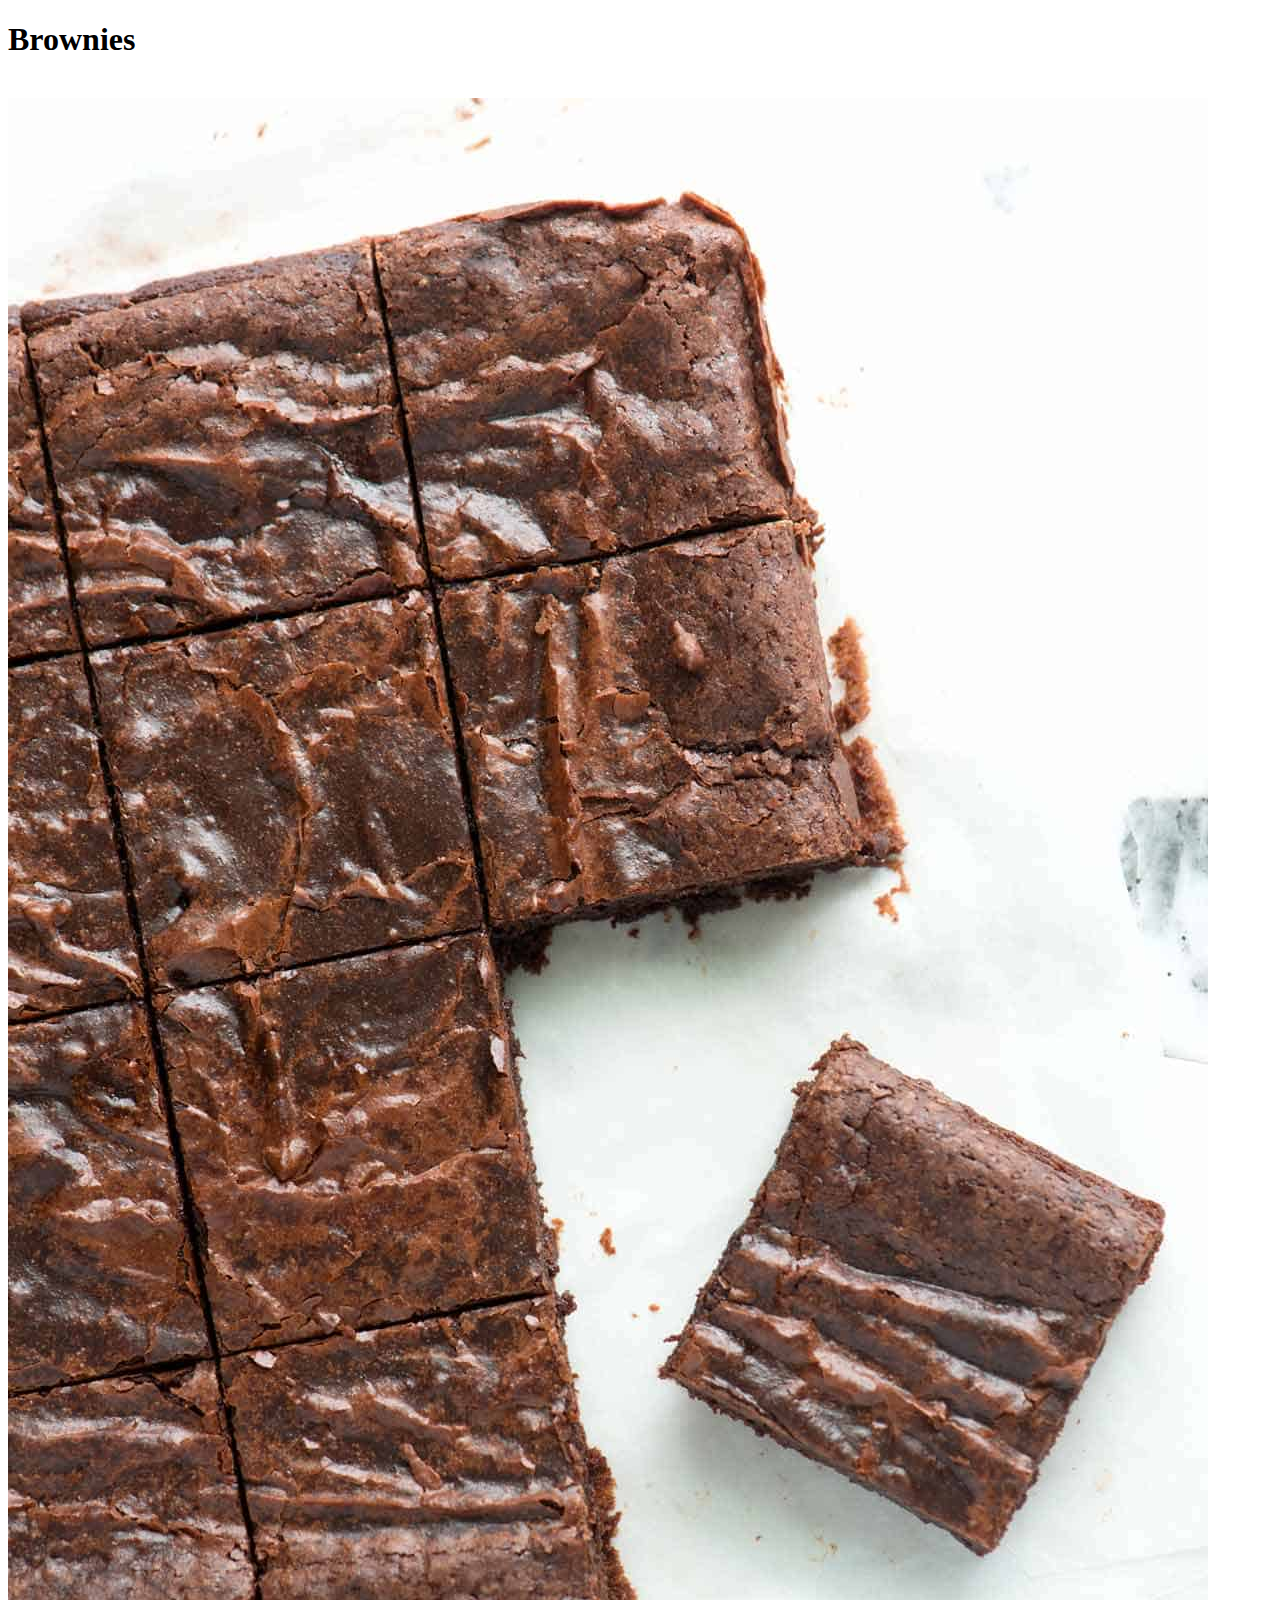
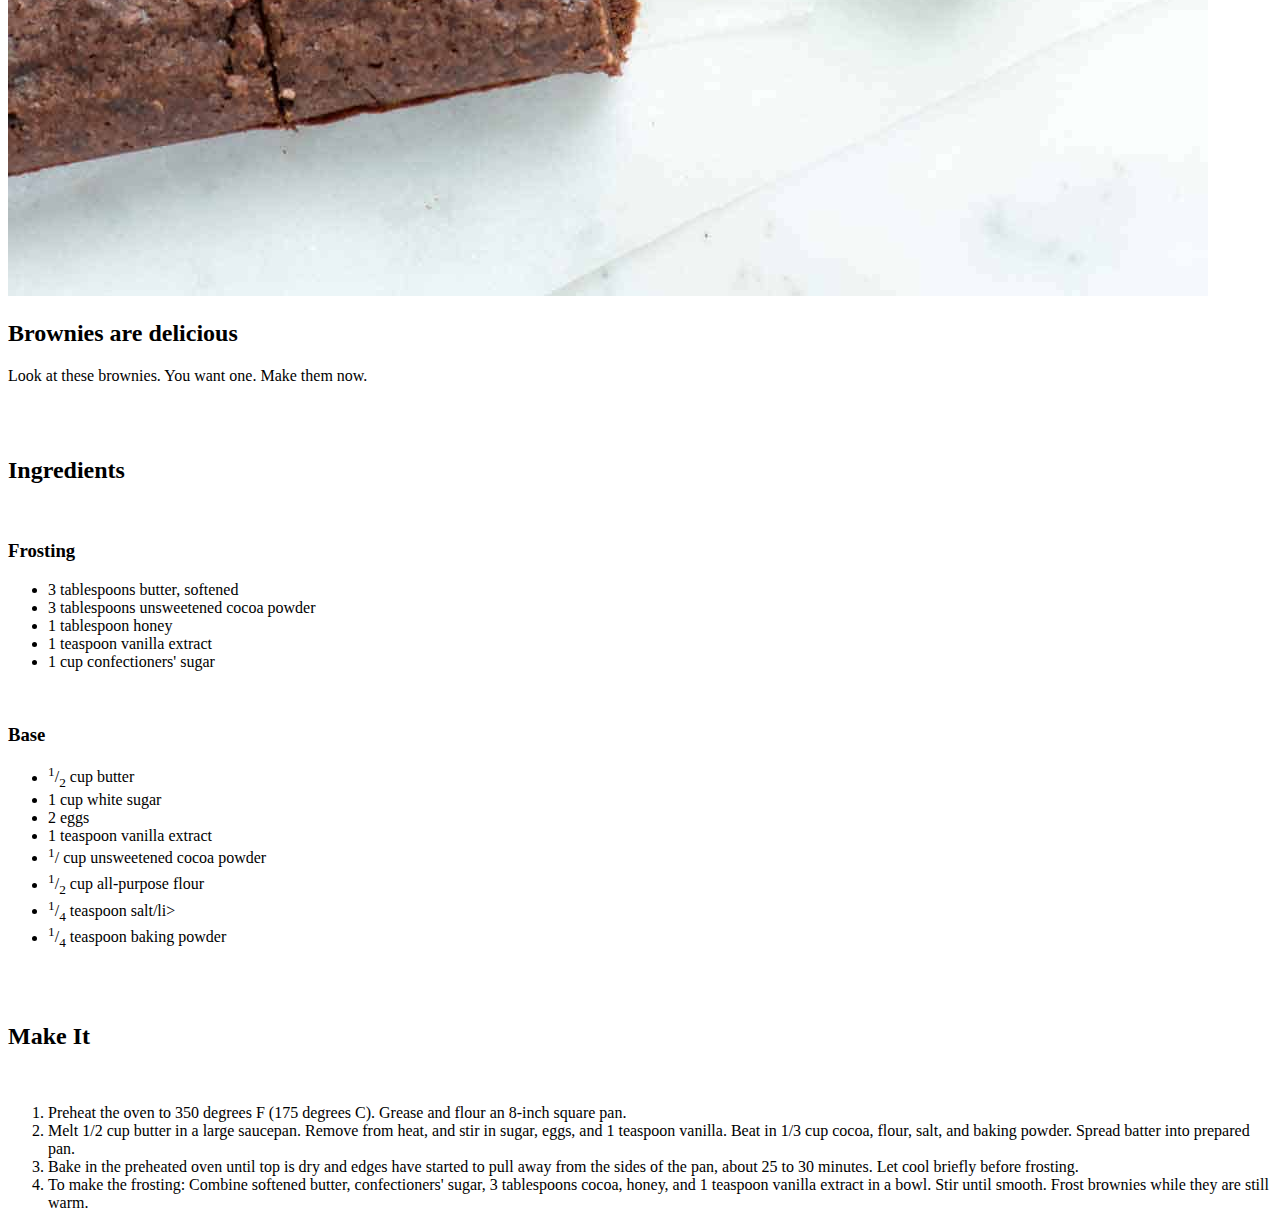
==== recipes/brownies.html @ ea99bfca "Add index.html, three new recipes with images" ====
<!DOCTYPE html>
<html lang="en">
    <head>
        <meta charset="UTF-8">
        <meta name="viewport" content="width=device-width, initial-scale=1.0">
        <title>Brownies</title>
    </head>
    <body>
        <h1>Brownies</h1>
        <br>
        <img src="../img/brownies.jpg" alt="Chocolate brownies on a plate">
        <br>
        <h2>Brownies are delicious</h2>
        <p>Look at these brownies. You want one. Make them now.</p>
        <br>
        <br>
        <h2>Ingredients</h2>
        <br>
        <h3>Frosting</h3>
        <ul>
            <li>3 tablespoons butter, softened</li>
            <li>3 tablespoons unsweetened cocoa powder</li>
            <li>1 tablespoon honey</li>
            <li>1 teaspoon vanilla extract</li>
            <li>1 cup confectioners' sugar</li>
        </ul>
        <br>
        <h3>Base</h3>
        <ul>
            <li><sup>1</sup>/<sub>2</sub> cup butter</li>
            <li>1 cup white sugar</li>
            <li>2 eggs</li>
            <li>1 teaspoon vanilla extract</li>
            <li><sup>1</sup>/<sub></sub> cup unsweetened cocoa powder</li>
            <li><sup>1</sup>/<sub>2</sub> cup all-purpose flour</li>
            <li><sup>1</sup>/<sub>4</sub> teaspoon salt/li>
            <li><sup>1</sup>/<sub>4</sub> teaspoon baking powder</li>
        </ul>
        <br>
        <br>
        <h2>Make It</h2>
        <br>
        <ol>
            <li>Preheat the oven to 350 degrees F (175 degrees C). Grease and flour an 8-inch square pan.</li>
            <li>Melt 1/2 cup butter in a large saucepan. Remove from heat, and stir in sugar, eggs, and 1 teaspoon vanilla. Beat in 1/3 cup cocoa, flour, salt, and baking powder. Spread batter into prepared pan.</li>
            <li>Bake in the preheated oven until top is dry and edges have started to pull away from the sides of the pan, about 25 to 30 minutes. Let cool briefly before frosting.</li>
            <li>To make the frosting: Combine softened butter, confectioners' sugar, 3 tablespoons cocoa, honey, and 1 teaspoon vanilla extract in a bowl. Stir until smooth. Frost brownies while they are still warm.</li>
        </ol>
    </body>
</html>
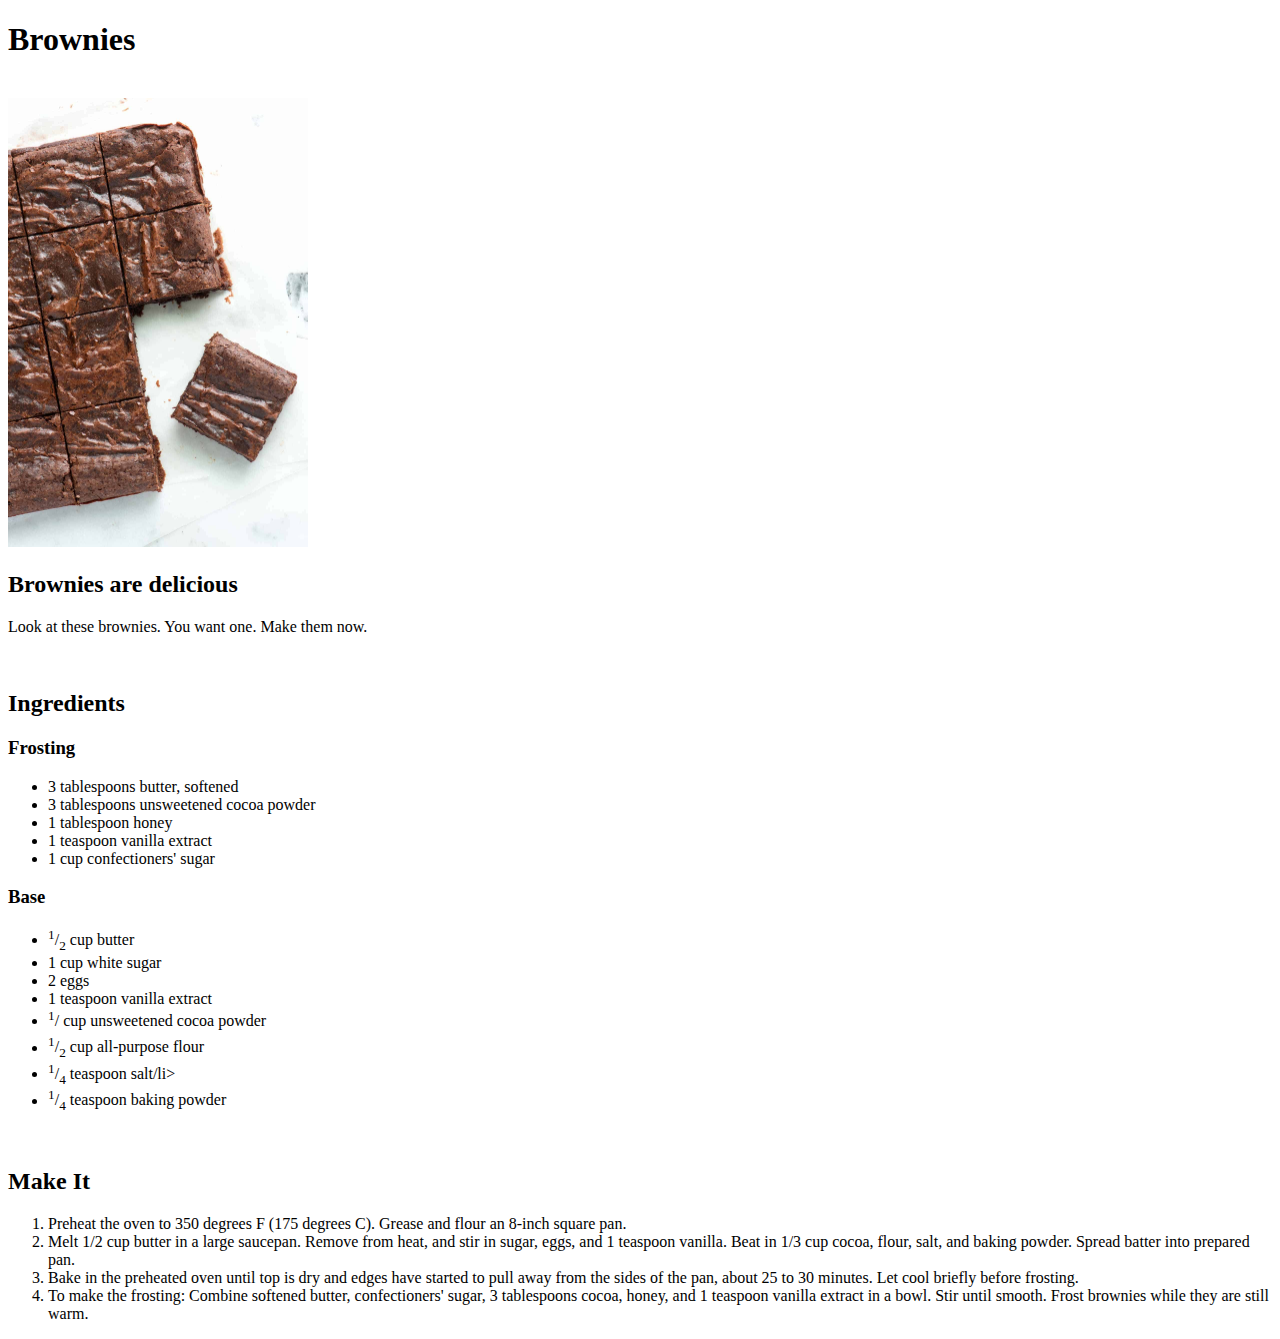
==== commit fc8da326: "Image width and spacing changes" ====
--- a/recipes/brownies.html
+++ b/recipes/brownies.html
@@ -8,14 +8,12 @@
     <body>
         <h1>Brownies</h1>
         <br>
-        <img src="../img/brownies.jpg" alt="Chocolate brownies on a plate">
+        <img src="../img/brownies.jpg" img width="300" alt="Chocolate brownies on a plate">
         <br>
         <h2>Brownies are delicious</h2>
         <p>Look at these brownies. You want one. Make them now.</p>
         <br>
-        <br>
         <h2>Ingredients</h2>
-        <br>
         <h3>Frosting</h3>
         <ul>
             <li>3 tablespoons butter, softened</li>
@@ -24,7 +22,6 @@
             <li>1 teaspoon vanilla extract</li>
             <li>1 cup confectioners' sugar</li>
         </ul>
-        <br>
         <h3>Base</h3>
         <ul>
             <li><sup>1</sup>/<sub>2</sub> cup butter</li>
@@ -37,9 +34,7 @@
             <li><sup>1</sup>/<sub>4</sub> teaspoon baking powder</li>
         </ul>
         <br>
-        <br>
         <h2>Make It</h2>
-        <br>
         <ol>
             <li>Preheat the oven to 350 degrees F (175 degrees C). Grease and flour an 8-inch square pan.</li>
             <li>Melt 1/2 cup butter in a large saucepan. Remove from heat, and stir in sugar, eggs, and 1 teaspoon vanilla. Beat in 1/3 cup cocoa, flour, salt, and baking powder. Spread batter into prepared pan.</li>
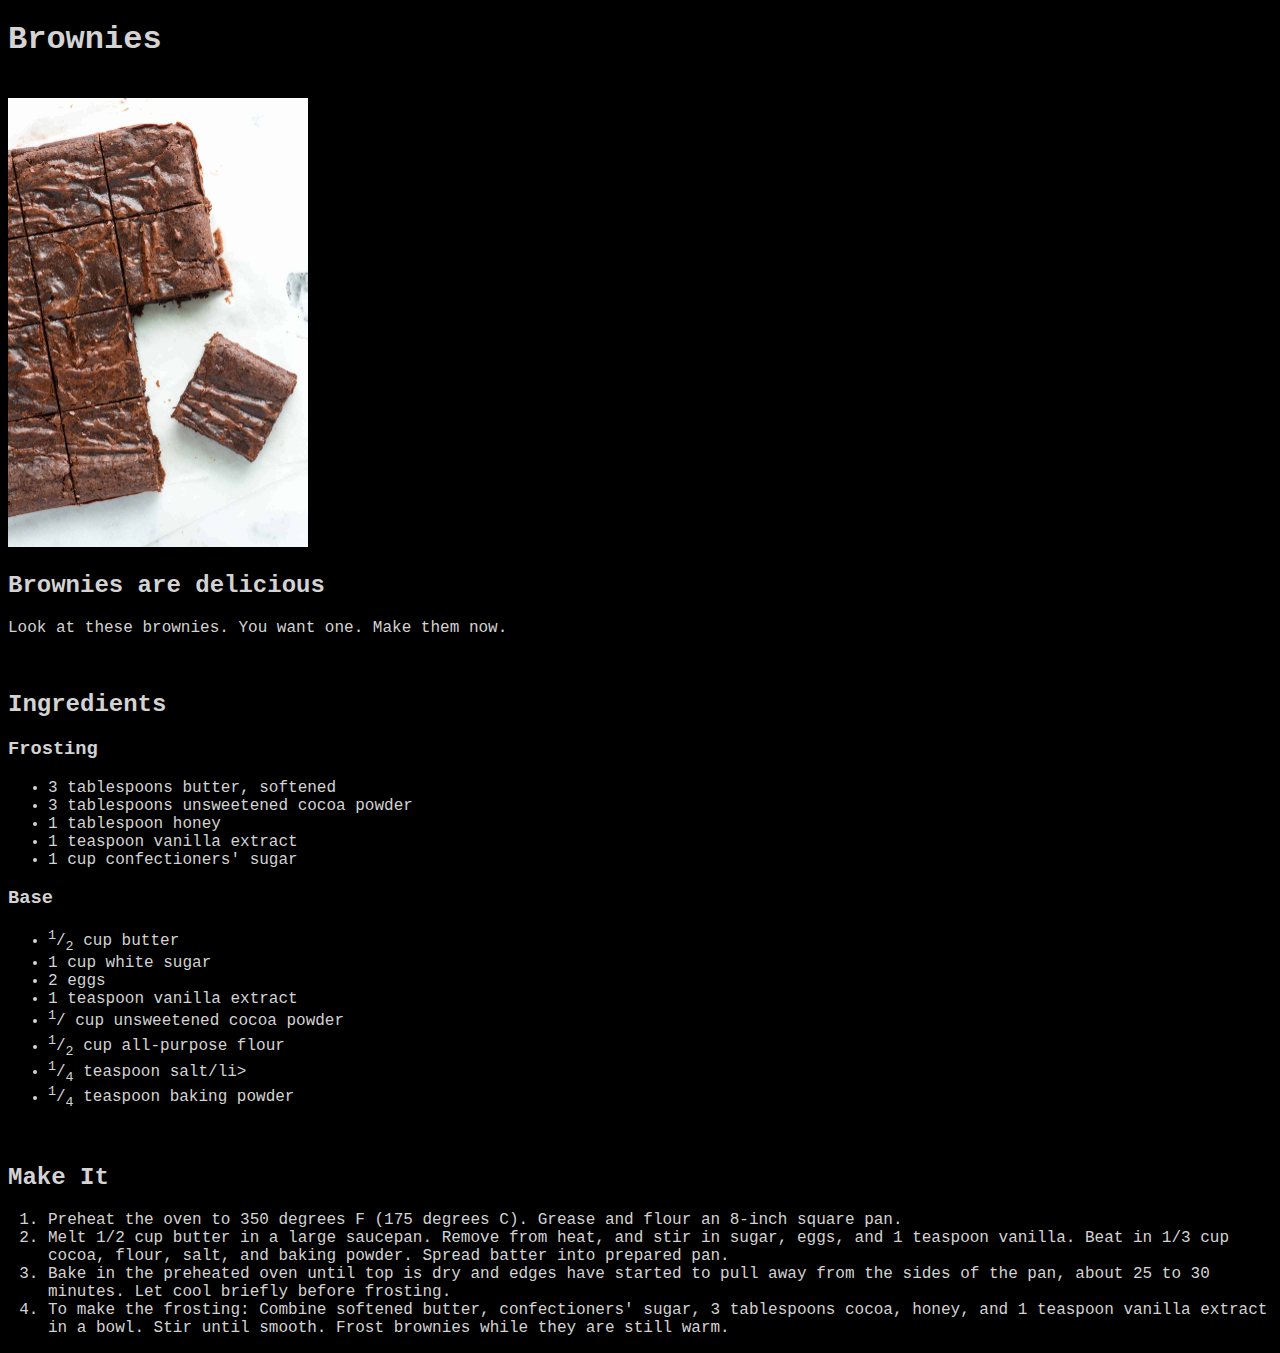
==== commit 6c85fea5: "Add styles.css to practice basic CSS" ====
--- a/recipes/brownies.html
+++ b/recipes/brownies.html
@@ -3,6 +3,7 @@
     <head>
         <meta charset="UTF-8">
         <meta name="viewport" content="width=device-width, initial-scale=1.0">
+        <link rel="stylesheet" href="../styles.css">
         <title>Brownies</title>
     </head>
     <body>
--- a/styles.css
+++ b/styles.css
@@ -0,0 +1,21 @@
+body {
+    font-family: 'Courier New', Courier, monospace;
+    background-color: black;
+    color: lightgray;
+}
+
+.recipes:link {
+    color: lightgray;
+}
+
+.recipes:visited {
+    color: gray;
+}
+
+.recipes:hover {
+    color: lightgreen;
+}
+
+.recipes:active {
+    color: red;
+}